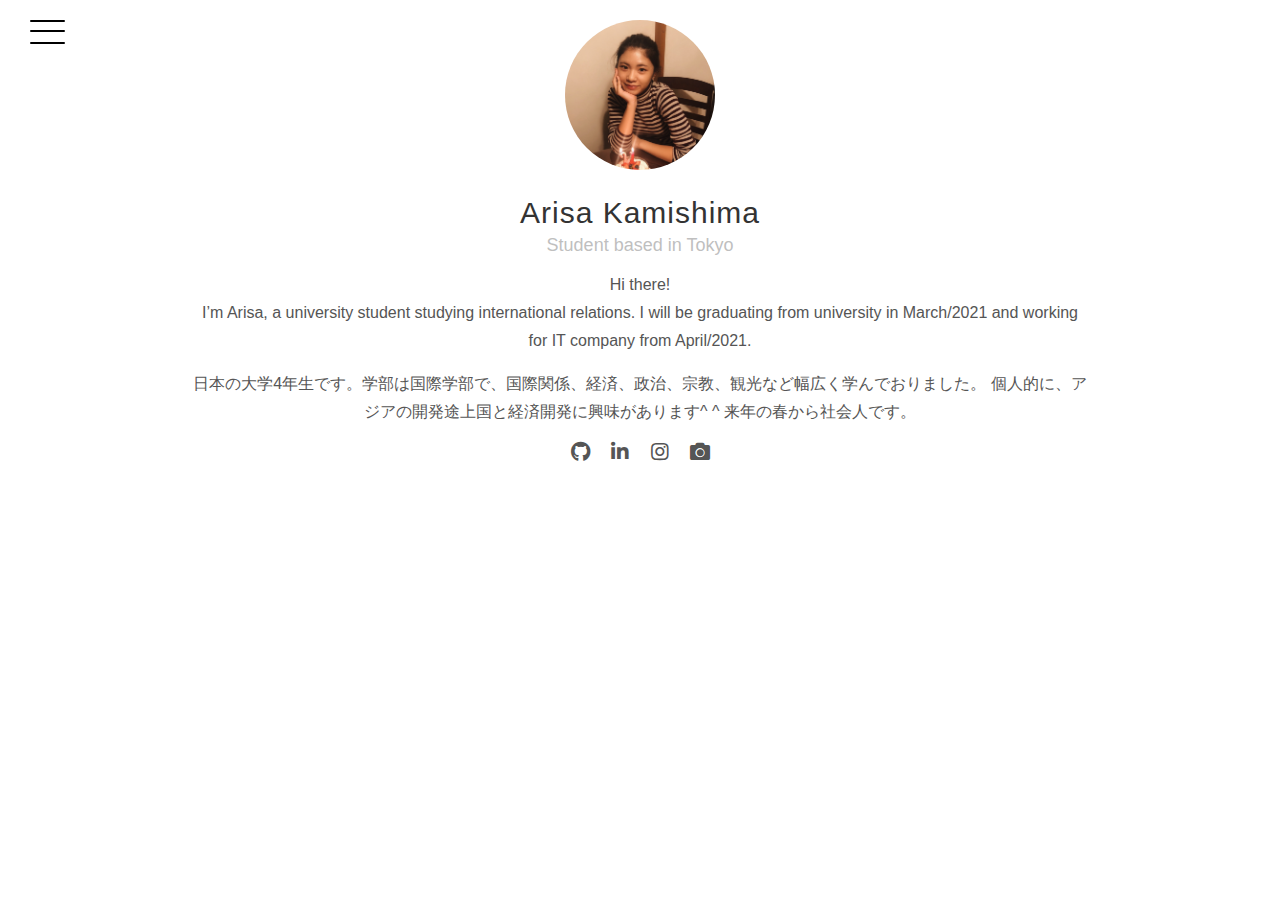
==== index.html @ 0732bfb7 "Create personal website" ====
<!DOCTYPE html>
<html lang="ja">
  <head>
    <meta charset="UTF-8" />
    <meta name="viewport" content="width=device-width, initial-scale=1.0" />
    <title>Portfolio</title>
    <link rel="stylesheet" href="style.css" />
    <!-- <link
      rel="stylesheet"
      href="https://maxcdn.bootstrapcdn.com/font-awesome/4.5.0/css/font-awesome.min.css"
    /> -->
    <link
      rel="stylesheet"
      href="https://maxcdn.bootstrapcdn.com/font-awesome/4.5.0/css/font-awesome.min.css"
    />
    <link
      href="https://use.fontawesome.com/releases/v5.6.1/css/all.css"
      rel="stylesheet"
    />
  </head>
  <body>
    <header>
      <nav id="nav">
        <ul class="nav_list">
          <li><a href="index.html">Home</a></li>
          <li><a href="about.html">About me</a></li>
          <li><a href="portfolio.html">Portfolio</a></li>
          <li><a href="contact.html">Contact</a></li>
        </ul>
        <ul class="followme">
          <div class="snsbtniti">
            <a
              href="https://github.com/"
              class="flowbtn8 fl_tw8"
              　rel="noopener"
            >
              <i class="fab fa-github" aria-hidden="true"></i>
            </a>
            <a
              href="https://www.linkedin.com/in/arisa-kamishima-9945301a0/"
              class="flowbtn8 fl_fb8"
              　rel="noopener"
            >
              <i class="fab fa-linkedin-in" aria-hidden="true"></i>
            </a>
            <a
              href="https://www.instagram.com/?hl=ja"
              class="flowbtn8 insta_btn8"
              　rel="noopener"
            >
              <i class="fab fa-instagram" aria-hidden="true"></i>
            </a>
            <a
              href="https://vsco.co/1997-1211/gallery"
              class="flowbtn8 fl_fd8"
              　rel="noopener"
            >
              <i class="fas fa-camera" aria-hidden="true"></i>
            </a>
          </div>
        </ul>
      </nav>
      <div id="hamburger">
        <span class="inner_line" id="line1"></span>
        <span class="inner_line" id="line2"></span>
        <span class="inner_line" id="line3"></span>
      </div>
    </header>
    <main>
      <div class="mainpic"></div>

      <div class="main-title">
        <h1 class="heading">Arisa Kamishima</h1>
        <h2 class="subheading">Student based in Tokyo</h2>
      </div>
      <div class="main-contents">
        <p>
          Hi there! <br />
          I’m Arisa, a university student studying international relations. I
          will be graduating from university in March/2021 and working for IT
          company from April/2021.
        </p>
        <p>
          日本の大学4年生です。学部は国際学部で、国際関係、経済、政治、宗教、観光など幅広く学んでおりました。
          個人的に、アジアの開発途上国と経済開発に興味があります^
          ^ 来年の春から社会人です。
        </p>
      </div>
      <div class="followme">
        <div class="snsbtniti">
          <a
            href="https://github.com/"
            class="flowbtn8 fl_tw8"
            　rel="noopener"
          >
            <i class="fab fa-github" aria-hidden="true"></i>
          </a>
          <a
            href="https://www.linkedin.com/in/arisa-kamishima-9945301a0/"
            class="flowbtn8 fl_fb8"
            　rel="noopener"
          >
            <i class="fab fa-linkedin-in" aria-hidden="true"></i>
          </a>
          <a
            href="https://www.instagram.com/?hl=ja"
            class="flowbtn8 insta_btn8"
            　rel="noopener"
          >
            <i class="fab fa-instagram" aria-hidden="true"></i>
          </a>
          <a
            href="https://vsco.co/1997-1211/gallery"
            class="flowbtn8 fl_fd8"
            　rel="noopener"
          >
            <i class="fas fa-camera" aria-hidden="true"></i>
          </a>
        </div>
      </div>
    </main>
  </body>
  <script src="main.js"></script>
</html>
---- style.css ----
@charset "UTF-8";
body {
  background: #ffffff;
  font-family: "Helvetica Neue", Helvetica, Arial, Verdana, Roboto, "游ゴシック", "Yu Gothic", "游ゴシック体", "YuGothic", "ヒラギノ角ゴ Pro W3", "Hiragino Kaku Gothic Pro", "Meiryo UI", "メイリオ", Meiryo, "ＭＳ Ｐゴシック", "MS PGothic", sans-serif;
  margin: 0 15%;
}

header {
  width: 100%;
}

#nav {
  position: absolute;
  height: 100vh;
  width: 34%;
  left: -34%;
  top: 0;
  background: #fafafc;
  -webkit-transition: 0.7s;
  transition: 0.7s;
}

@media screen and (max-width: 480px) {
  #nav {
    width: 50%;
    left: -50%;
  }
}

.nav_list {
  padding: 80px 0 0 0;
  margin-bottom: 8px;
  display: -webkit-box;
  display: -ms-flexbox;
  display: flex;
  -webkit-box-orient: vertical;
  -webkit-box-direction: normal;
      -ms-flex-direction: column;
          flex-direction: column;
  -webkit-box-pack: center;
      -ms-flex-pack: center;
          justify-content: center;
  -webkit-box-align: center;
      -ms-flex-align: center;
          align-items: center;
}

.nav_list li {
  list-style-type: none;
  font-size: 20px;
  font-size: 16px;
  font-weight: 700;
}

.nav_list a {
  display: block;
  text-decoration: none;
  color: #555555;
  margin: 0 15px;
  padding: 12px;
  -webkit-transition: 0.5s;
  transition: 0.5s;
  font-size: 18px;
}

.nav_list a:hover {
  color: #bfbfbf;
  -webkit-transform: translateY(-5px);
          transform: translateY(-5px);
}

@media screen and (max-width: 480px) {
  #nav ul li {
    font-size: 14px;
  }
}

#hamburger {
  display: block;
  position: absolute;
  top: 20px;
  left: 30px;
  width: 50px;
  height: 24px;
  cursor: pointer;
  -webkit-transition: 1s;
  transition: 1s;
}

.inner_line {
  display: block;
  position: absolute;
  left: 0;
  width: 35px;
  height: 2px;
  background-color: black;
  -webkit-transition: 1s;
  transition: 1s;
  border-radius: 4px;
}

#line1 {
  top: 0;
}

#line2 {
  top: 10px;
}

#line3 {
  bottom: 0px;
}

.in {
  -webkit-transform: translateX(100%);
          transform: translateX(100%);
}

.line_1,
.line_2,
.line_3 {
  background: #000000;
}

.line_1 {
  -webkit-transform: translateY(20px) rotate(-45deg);
          transform: translateY(20px) rotate(-45deg);
  top: 0;
}

.line_2 {
  opacity: 0;
}

.line_3 {
  -webkit-transform: translateY(-2px) rotate(45deg);
          transform: translateY(-2px) rotate(45deg);
  bottom: 0;
}

.mainpic {
  width: 150px;
  height: 150px;
  margin: 20px auto;
  border-radius: 50%;
  background-image: url("../img/main-img.jpg");
  background-size: cover;
  background-repeat: no-repeat;
  background-position: center center;
}

.subheading {
  font-size: 18px;
  color: #bfbfbf;
  font-weight: normal;
  text-align: center;
  margin: 0;
}

.heading {
  font-size: 30px;
  line-height: 1.5;
  letter-spacing: 1px;
  font-weight: 500;
  color: #333;
  text-align: center;
  margin-bottom: 0;
}

.main-contents p {
  font-size: 16px;
  line-height: 28px;
  margin: 15px 0;
  color: #555555;
  text-align: center;
}

.about-section h1 {
  font-size: 30px;
  line-height: 1.5;
  letter-spacing: 1px;
  font-weight: 500;
  color: #333;
  text-align: center;
  margin-bottom: 0;
  padding: 20px 0px;
}

.about-section p {
  font-size: 16px;
  line-height: 28px;
  color: #555555;
  text-align: center;
}

.contact-section {
  margin-top: 110px;
}

.contact-section h1 {
  font-size: 30px;
  line-height: 1.5;
  letter-spacing: 1px;
  font-weight: 500;
  color: #333;
  text-align: center;
  margin-bottom: 0;
  padding: 10px 0px;
  border-bottom: solid 1px #ccc;
}

.contact-section p {
  text-align: center;
  color: #555555;
}

.contact_contents {
  display: -webkit-box;
  display: -ms-flexbox;
  display: flex;
  -webkit-box-orient: horizontal;
  -webkit-box-direction: normal;
      -ms-flex-direction: row;
          flex-direction: row;
  margin-top: 100px;
}

form {
  width: 70%;
  margin: 10% auto;
  min-width: 9rem;
}

@media screen and (max-width: 480px) {
  form {
    width: 100%;
  }
}

input,
textarea {
  float: left;
  width: 100%;
  max-width: 100%;
  margin: 0.5rem 0;
  padding: 0.5rem 1rem;
  border-radius: 0.3rem;
  color: #7a7a7a;
  border: 1px solid #ccc;
}

input[type="submit"],
textarea[type="submit"] {
  background: -webkit-gradient(linear, right top, left top, from(#4cb8c4), to(#3cd3ad));
  background: linear-gradient(to left, #4cb8c4, #3cd3ad);
  color: #fff;
  width: auto;
  float: left;
}

input::-webkit-input-placeholder,
textarea::-webkit-input-placeholder {
  color: #7a7a7a;
}

input:-ms-input-placeholder,
textarea:-ms-input-placeholder {
  color: #7a7a7a;
}

input::-ms-input-placeholder,
textarea::-ms-input-placeholder {
  color: #7a7a7a;
}

input::placeholder,
textarea::placeholder {
  color: #7a7a7a;
}

input.error,
textarea.error {
  background: #ad4747;
  color: #fff;
}

input.error::-webkit-input-placeholder,
textarea.error::-webkit-input-placeholder {
  color: black;
}

input.error:-ms-input-placeholder,
textarea.error:-ms-input-placeholder {
  color: black;
}

input.error::-ms-input-placeholder,
textarea.error::-ms-input-placeholder {
  color: black;
}

input.error::placeholder,
textarea.error::placeholder {
  color: black;
}

textarea {
  height: 10rem;
}

.captcha {
  float: left;
}

.captcha input {
  float: right;
}

.captcha input[name="question"] {
  width: 4rem;
  border-top-right-radius: 0;
  border-bottom-right-radius: 0;
  text-align: right;
  padding-right: 0;
}

.captcha [name="captcha"] {
  width: 5rem;
  border-top-left-radius: 0;
  border-bottom-left-radius: 0;
  padding-left: 0.5rem;
}

.captcha [name="captcha"]::-webkit-input-placeholder {
  text-align: center;
}

.captcha [name="captcha"]:-ms-input-placeholder {
  text-align: center;
}

.captcha [name="captcha"]::-ms-input-placeholder {
  text-align: center;
}

.captcha [name="captcha"]::placeholder {
  text-align: center;
}

* {
  -webkit-box-sizing: border-box;
          box-sizing: border-box;
}

@font-face {
  font-family: "Open Sans";
  font-style: normal;
  font-weight: 400;
  src: local("Open Sans"), local("OpenSans"), url(http://themes.googleusercontent.com/static/fonts/opensans/v7/cJZKeOuBrn4kERxqtaUH3bO3LdcAZYWl9Si6vvxL-qU.woff) format("woff");
}

.portfoio_title {
  font-size: 30px;
  line-height: 1.5;
  letter-spacing: 1px;
  font-weight: 500;
  color: #333;
  text-align: center;
  margin-bottom: 0;
  padding: 20px 0px;
}

.portfolio-list {
  padding: 0;
  margin: 0;
}

.portfolio-list li {
  padding: 0;
  margin: 0 0 20px 0;
  display: block;
  list-style: none;
  padding: 10px;
  border: 1px solid #e6e6e6;
  -webkit-transition: 0.3s all ease;
  transition: 0.3s all ease;
}

.portfolio-list li:hover {
  -webkit-box-shadow: 0 4px 10px 0 rgba(0, 0, 0, 0.1);
          box-shadow: 0 4px 10px 0 rgba(0, 0, 0, 0.1);
}

.portfolio-list li a {
  display: block;
}

.portfolio-list li a:before {
  position: absolute;
  content: "";
  top: 0;
  left: 0;
  bottom: 0;
  right: 0;
  -webkit-transition: 0.3s all ease;
  transition: 0.3s all ease;
  visibility: hidden;
  opacity: 0;
}

.portfolio-list li a img {
  width: 100%;
}

.portfolio-list li a .text {
  position: absolute;
  top: 50%;
  -webkit-transform: translateY(-50%);
          transform: translateY(-50%);
  text-align: center;
  left: 0;
  right: 0;
  opacity: 0;
  visibility: hidden;
  -webkit-transition: 0.3s all ease;
  transition: 0.3s all ease;
}

.portfolio-list li a .text h3 {
  color: #ffffff;
}

.portfolio-list li a .text span {
  color: #ffffff;
  opacity: 0.8;
}

.portfolio-list li a:hover:before {
  visibility: visible;
  opacity: 1;
}

.portfolio-list li a:hover .text {
  opacity: 1;
  visibility: visible;
}

.about-contents ul {
  list-style: none;
  padding: 0;
}

.profile-section {
  text-align: center;
  margin: 80px 0 150px 0;
}

.profile-section img {
  width: 55px;
  height: 55px;
  text-align: center;
}

.profile-section h2 {
  color: #333333;
}

.profile-section p {
  color: #555555;
}

.head-border {
  display: -webkit-box;
  display: -ms-flexbox;
  display: flex;
  -webkit-box-align: center;
      -ms-flex-align: center;
          align-items: center;
  margin: 10px auto;
}

.head-border:before,
.head-border:after {
  content: "";
  height: 1px;
  -webkit-box-flex: 1;
      -ms-flex-positive: 1;
          flex-grow: 1;
  background-color: #333;
}

.head-border:before {
  margin-right: 1rem;
}

.head-border:after {
  margin-left: 1rem;
}

.skills {
  height: 780px;
  height: 788px;
  margin: auto;
  position: relative;
}

.lines {
  height: 100%;
  position: relative;
}

.line {
  height: inherit;
  width: 2px;
  position: absolute;
  background: rgba(238, 238, 238, 0.6);
}

.line.l--0 {
  left: 0;
}

.line.l--25 {
  left: 25%;
}

.line.l--50 {
  left: 50%;
}

.line.l--75 {
  left: 75%;
}

.line.l--100 {
  left: calc(100% - 1px);
}

.line__label {
  display: block;
  width: 100px;
  text-align: center;
  position: absolute;
  bottom: -20px;
  right: -50px;
}

.line__label.title {
  text-transform: uppercase;
  font-weight: bold;
}

.charts {
  width: 100%;
  height: 100%;
  position: absolute;
  top: 0;
  left: 0;
  z-index: 10;
}

.chart {
  margin: 70px auto;
}

.chart:not(:first-child) {
  margin-top: 10px;
}

.chart__title {
  text-align: start;
  display: block;
  margin: 0 0 10px;
  color: #555555;
  font-weight: bold;
  opacity: 0;
  -webkit-animation: 1s anim-lightspeed-in ease forwards;
          animation: 1s anim-lightspeed-in ease forwards;
}

.chart--prod .chart__title {
  -webkit-animation-delay: 2s;
          animation-delay: 2s;
}

.chart--design .chart__title {
  -webkit-animation-delay: 4.5s;
          animation-delay: 4.5s;
}

.chart--horiz {
  overflow: hidden;
}

.chart__bar {
  height: 30px;
  margin-bottom: 10px;
  background: -webkit-gradient(linear, right top, left top, from(#4cb8c4), to(#3cd3ad));
  background: linear-gradient(to left, #4cb8c4, #3cd3ad);
  border-top-right-radius: 4px;
  border-bottom-right-radius: 4px;
  opacity: 0;
  -webkit-animation: 1s anim-lightspeed-in ease forwards;
          animation: 1s anim-lightspeed-in ease forwards;
}

.chart--dev .chart__bar:nth-of-type(11) {
  -webkit-animation-delay: 2.7s;
          animation-delay: 2.7s;
}

.chart--dev .chart__bar:nth-of-type(10) {
  -webkit-animation-delay: 2.5s;
          animation-delay: 2.5s;
}

.chart--dev .chart__bar:nth-of-type(9) {
  -webkit-animation-delay: 2.3s;
          animation-delay: 2.3s;
}

.chart--dev .chart__bar:nth-of-type(8) {
  -webkit-animation-delay: 2.1s;
          animation-delay: 2.1s;
}

.chart--dev .chart__bar:nth-of-type(7) {
  -webkit-animation-delay: 1.9s;
          animation-delay: 1.9s;
}

.chart--dev .chart__bar:nth-of-type(6) {
  -webkit-animation-delay: 1.7s;
          animation-delay: 1.7s;
}

.chart--dev .chart__bar:nth-of-type(5) {
  -webkit-animation-delay: 1.5s;
          animation-delay: 1.5s;
}

.chart--dev .chart__bar:nth-of-type(4) {
  -webkit-animation-delay: 1.3s;
          animation-delay: 1.3s;
}

.chart--dev .chart__bar:nth-of-type(3) {
  -webkit-animation-delay: 1.1s;
          animation-delay: 1.1s;
}

.chart--dev .chart__bar:nth-of-type(2) {
  -webkit-animation-delay: 0.9s;
          animation-delay: 0.9s;
}

.chart--dev .chart__bar:nth-of-type(1) {
  -webkit-animation-delay: 0.7s;
          animation-delay: 0.7s;
}

.chart--prod .chart__bar:nth-of-type(2) {
  -webkit-animation-delay: 2.9s;
          animation-delay: 2.9s;
}

.chart--prod .chart__bar:nth-of-type(1) {
  -webkit-animation-delay: 2.7s;
          animation-delay: 2.7s;
}

.chart--design .chart__bar:nth-of-type(4) {
  -webkit-animation-delay: 5.8s;
          animation-delay: 5.8s;
}

.chart--design .chart__bar:nth-of-type(3) {
  -webkit-animation-delay: 5.6s;
          animation-delay: 5.6s;
}

.chart--design .chart__bar:nth-of-type(2) {
  -webkit-animation-delay: 5.4s;
          animation-delay: 5.4s;
}

.chart--design .chart__bar:nth-of-type(1) {
  -webkit-animation-delay: 5.2s;
          animation-delay: 5.2s;
}

.chart__label {
  padding-left: 10px;
  line-height: 30px;
  color: white;
}

@-webkit-keyframes anim-lightspeed-in {
  0% {
    -webkit-transform: translateX(-200%);
            transform: translateX(-200%);
    opacity: 1;
  }
  100% {
    -webkit-transform: translateX(0);
            transform: translateX(0);
    opacity: 1;
  }
}

@keyframes anim-lightspeed-in {
  0% {
    -webkit-transform: translateX(-200%);
            transform: translateX(-200%);
    opacity: 1;
  }
  100% {
    -webkit-transform: translateX(0);
            transform: translateX(0);
    opacity: 1;
  }
}

/*Follow Me*/
/* 全体 */
.followme {
  padding: 0;
}

/* ボタン全体 */
.flowbtn8:before {
  display: none;
}

.flowbtn8 {
  color: #555;
  background: none;
  /* 背景なし */
  text-align: center;
  display: inline-block;
  width: 40px;
  height: 40px;
  font-size: 20px;
  vertical-align: middle;
  text-decoration: none;
  -webkit-transition: 0.5s;
  transition: 0.5s;
}

.flowbtn8:hover {
  color: #bfbfbf;
  -webkit-transform: translateY(-5px);
          transform: translateY(-5px);
}

/* ボタン全体の位置 */
.snsbtniti {
  display: -webkit-box;
  display: -ms-flexbox;
  display: flex;
  -webkit-box-orient: horizontal;
  -webkit-box-direction: normal;
      -ms-flex-flow: row wrap;
          flex-flow: row wrap;
  -webkit-box-pack: center;
      -ms-flex-pack: center;
          justify-content: center;
}

.widget ul {
  margin: -5pt 0 0 0;
}
/*# sourceMappingURL=style.css.map */
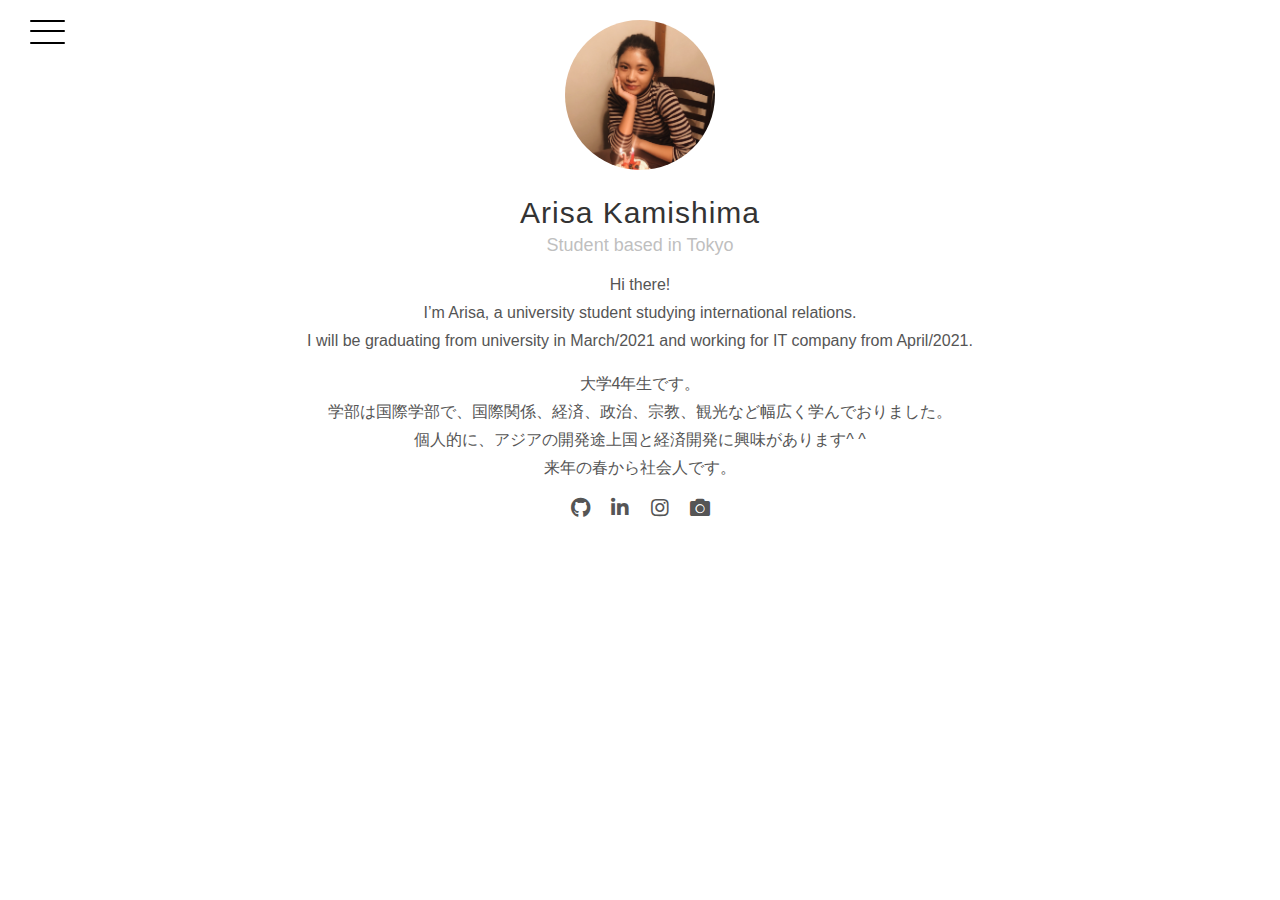
==== commit 3cf52777: "changed sentence" ====
--- a/index.html
+++ b/index.html
@@ -76,15 +76,16 @@
       <div class="main-contents">
         <p>
           Hi there! <br />
-          I’m Arisa, a university student studying international relations. I
-          will be graduating from university in March/2021 and working for IT
+          I’m Arisa, a university student studying international relations.
+          <br />
+          I will be graduating from university in March/2021 and working for IT
           company from April/2021.
         </p>
         <p>
-          日本の大学4年生です。学部は国際学部で、国際関係、経済、政治、宗教、観光など幅広く学んでおりました。
-          個人的に、アジアの開発途上国と経済開発に興味があります^
-          ^ -来年の春から社会人です。
+          大学4年生です。<br />
+          学部は国際学部で、国際関係、経済、政治、宗教、観光など幅広く学んでおりました。<br />
+          個人的に、アジアの開発途上国と経済開発に興味があります^ ^ <br />
+          来年の春から社会人です。
         </p>
       </div>
       <div class="followme">
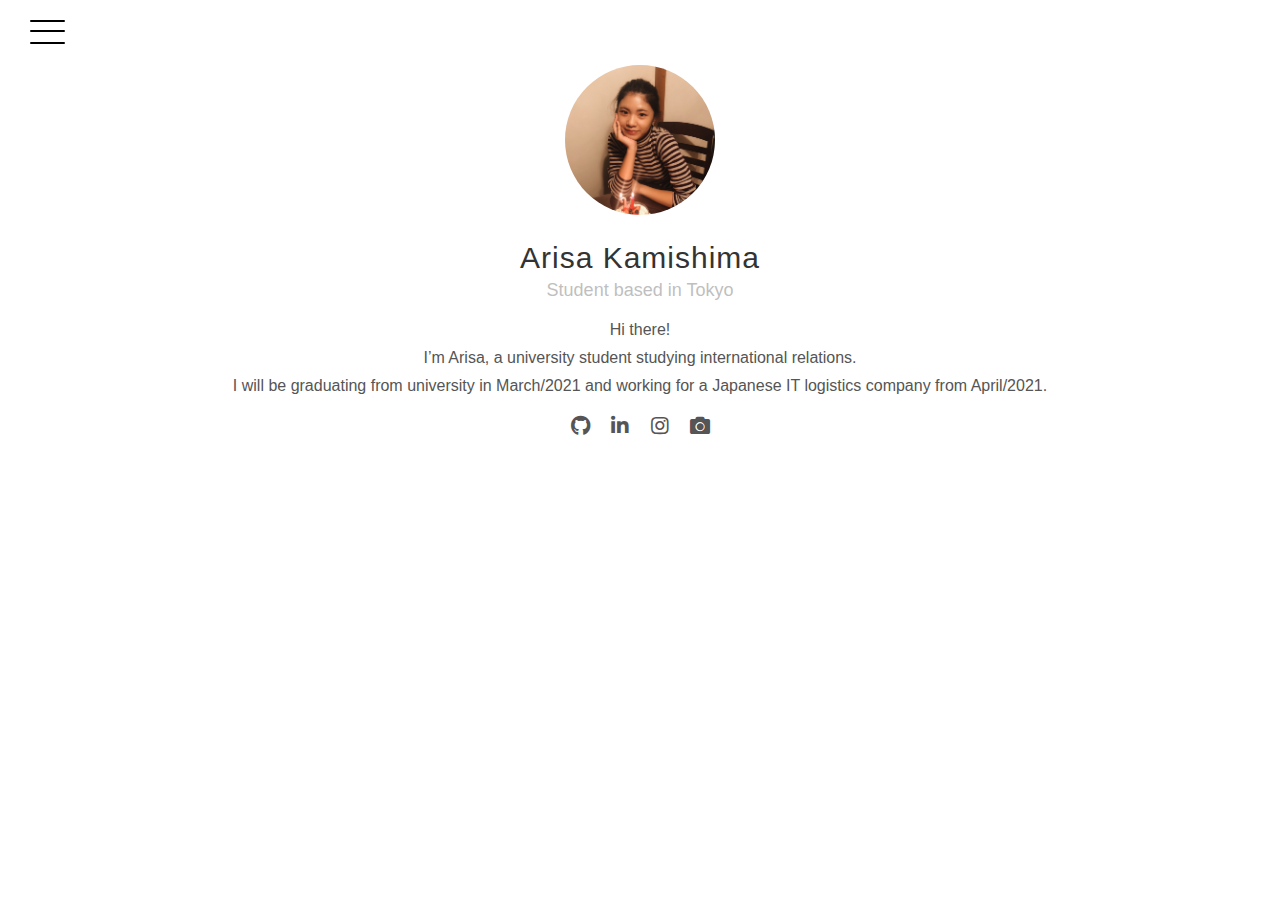
==== commit 4058ad03: "no message" ====
--- a/index.html
+++ b/index.html
@@ -78,15 +78,15 @@
           Hi there! <br />
           I’m Arisa, a university student studying international relations.
           <br />
-          I will be graduating from university in March/2021 and working for IT
-          company from April/2021.
+          I will be graduating from university in March/2021 and working for a
+          Japanese IT logistics company from April/2021.
         </p>
-        <p>
+        <!-- <p>
           大学4年生です。<br />
           学部は国際学部で、国際関係、経済、政治、宗教、観光など幅広く学んでおりました。<br />
           個人的に、アジアの開発途上国と経済開発に興味があります^ ^ <br />
           来年の春から社会人です。
-        </p>
+        </p> -->
       </div>
       <div class="followme">
         <div class="snsbtniti">
--- a/style.css
+++ b/style.css
@@ -138,12 +138,16 @@
   bottom: 0;
 }
 
+main {
+  margin-top: 65px;
+}
+
 .mainpic {
   width: 150px;
   height: 150px;
   margin: 20px auto;
   border-radius: 50%;
-  background-image: url("../img/main-img.jpg");
+  background-image: url(img/main-img.png);
   background-size: cover;
   background-repeat: no-repeat;
   background-position: center center;
